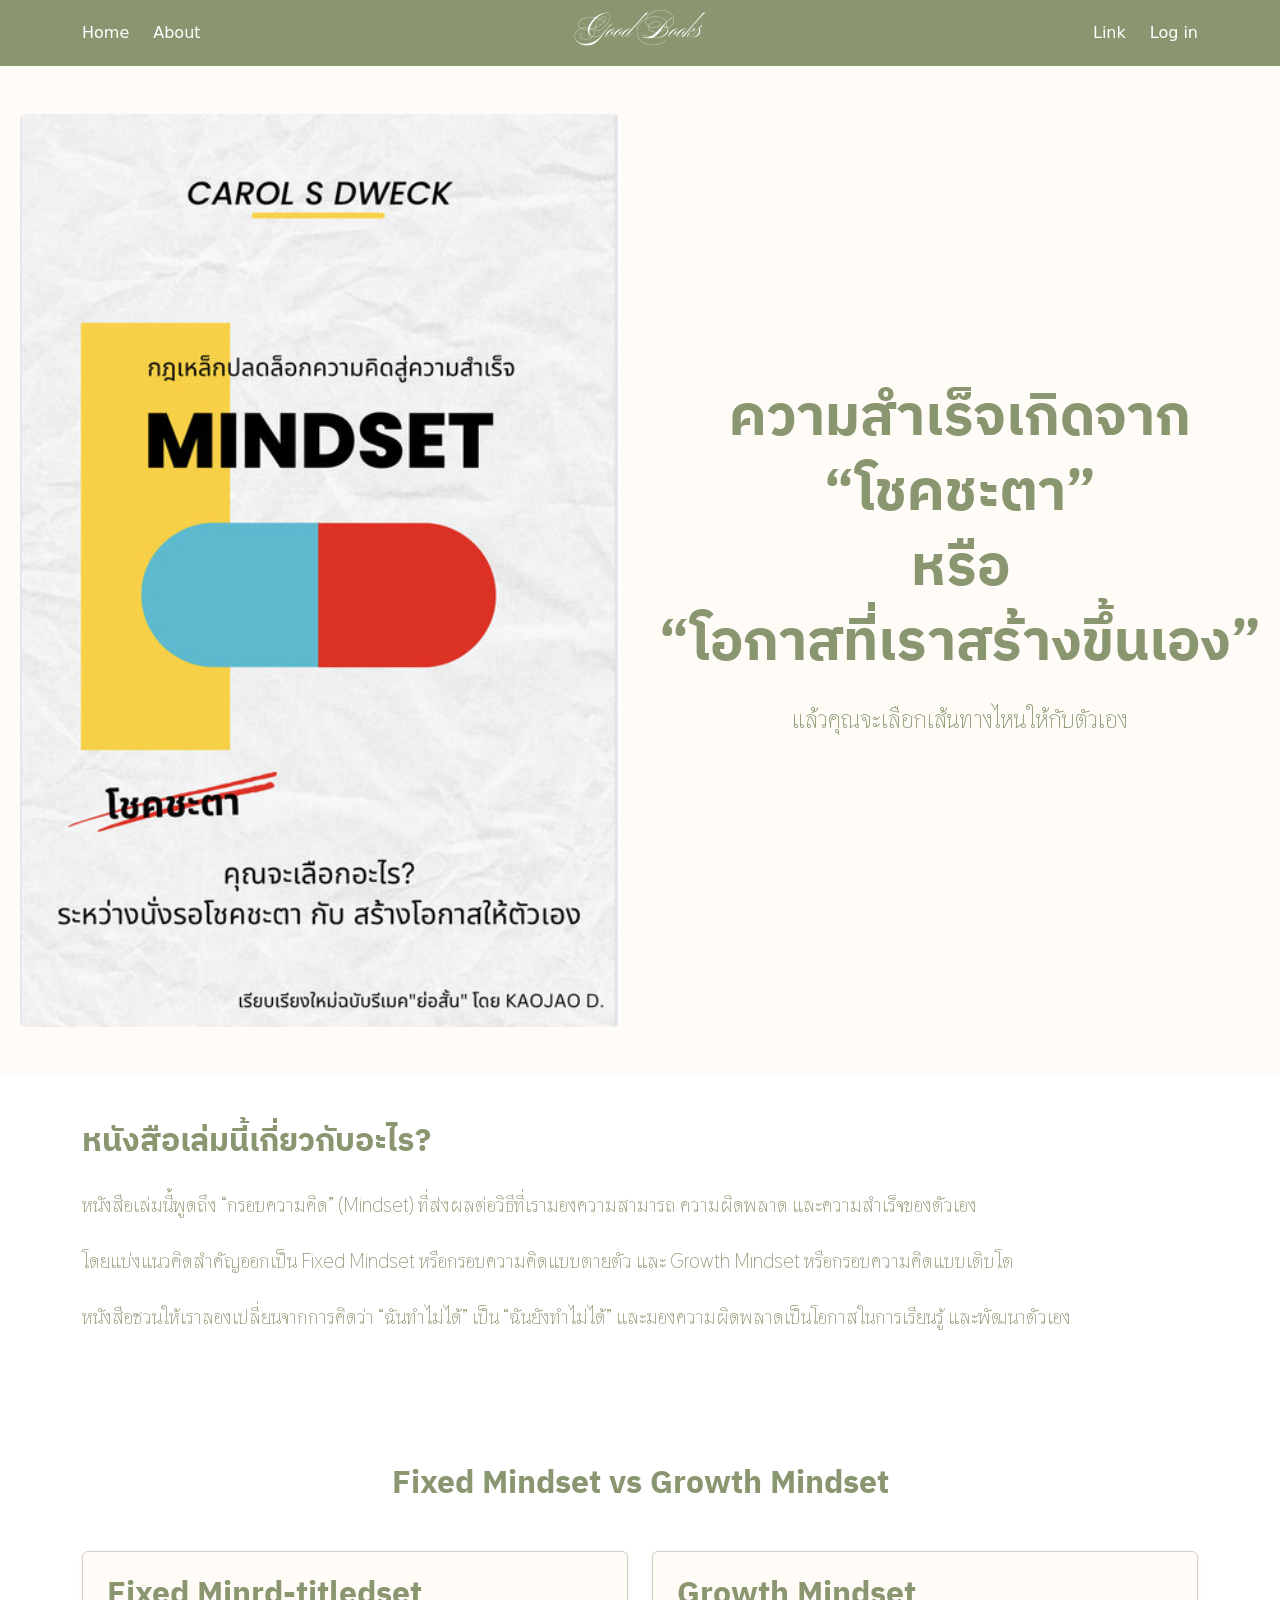
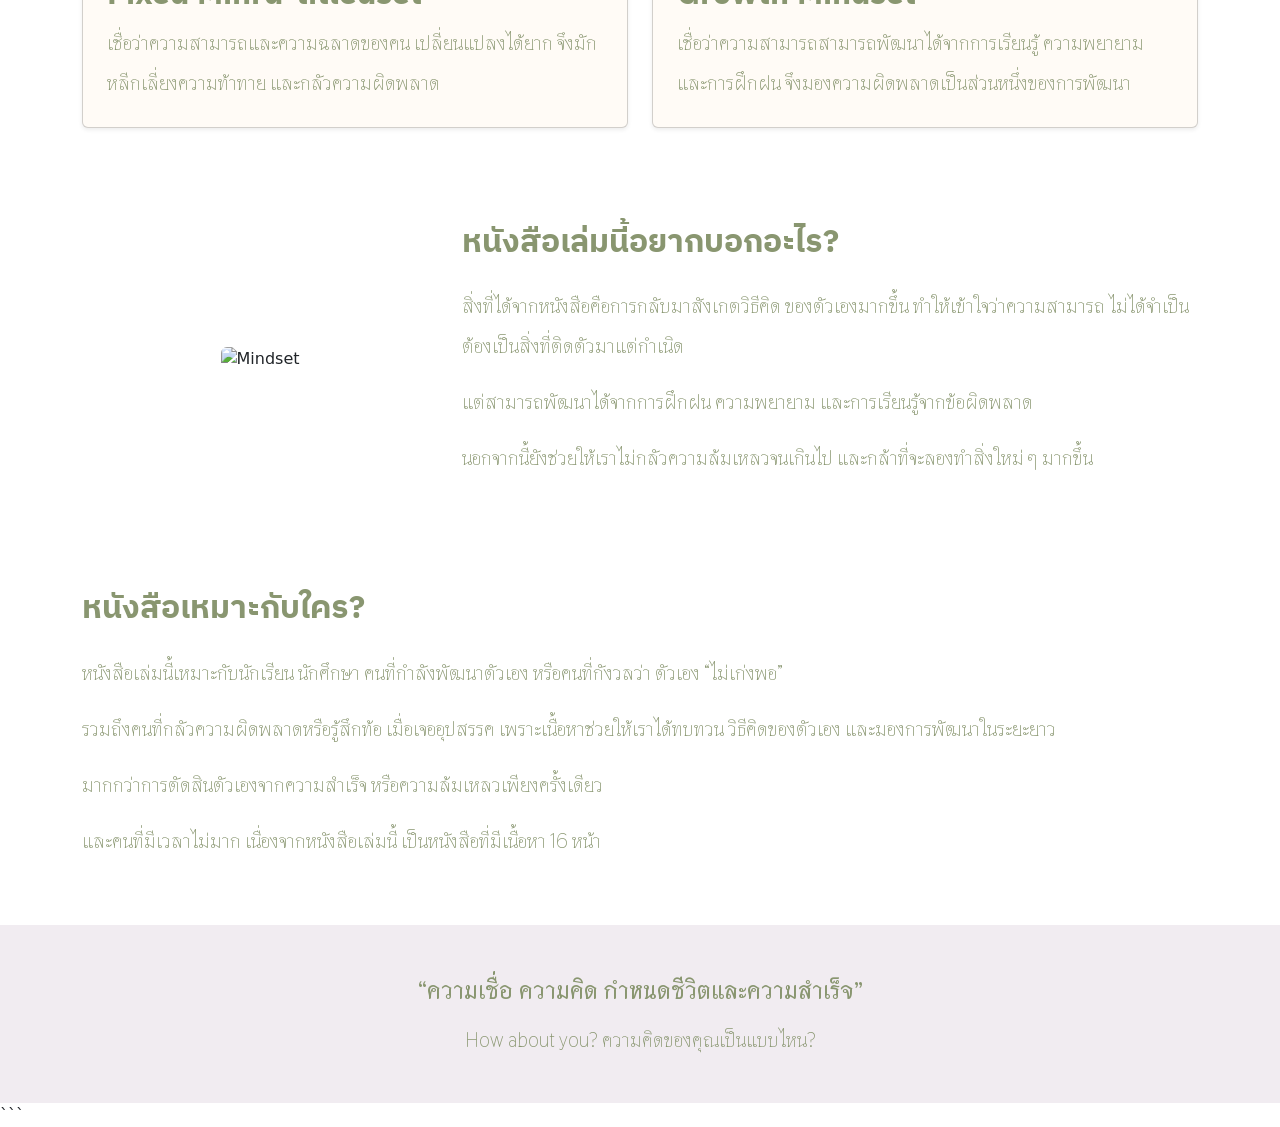
==== index.html @ 12a13a11 "vetsion1" ====
<!DOCTYPE html>
<html lang="th">
<head>
    <meta charset="UTF-8">
    <meta name="viewport" content="width=device-width, initial-scale=1.0">

    <title>Good Books - แนะนำหนังสือ</title>

    <!-- Bootstrap CSS -->
    <link href="https://cdn.jsdelivr.net/npm/bootstrap@5.3.3/dist/css/bootstrap.min.css" rel="stylesheet">
    <link rel="stylesheet" href="css/styel.css">

    <link rel="preconnect" href="https://fonts.googleapis.com">
    <link rel="preconnect" href="https://fonts.gstatic.com" crossorigin>
    <link href="https://fonts.googleapis.com/css2?family=Ballet:opsz@16..72&family=IBM+Plex+Sans+Thai:wght@400;500&family=
    Thasadith&display=swap" rel="stylesheet">
    <link href="https://unpkg.com/aos@2.3.1/dist/aos.css" rel="stylesheet">
</head>

<body>

    <!-- ================= HEADER ================= -->
    <header class="container-fluid" style="background-color: #899670;">
        <div class="container">
            <div class="row align-items-center py-3">

                <!-- เมนูฝั่งซ้าย -->
                <div class="col-4">
                    <div class="d-flex gap-4">
                        <a href="#" class="text-white text-decoration-none">
                            Home
                        </a>
                        <a href="#" class="text-white text-decoration-none">
                            About
                        </a>
                    </div>
                </div>

                <!-- Logo -->
                <div class="col-4 text-center logo-font">
                    <h1 class="text-white fs-3 fw-bold mb-0">
                        Good Books
                    </h1>
                </div>

                <!-- เมนูฝั่งขวา -->
                <div class="col-4">
                    <div class="d-flex justify-content-end gap-4">
                        <a href="#" class="text-white text-decoration-none">
                            Link
                        </a>
                        <a href="#" class="text-white text-decoration-none">
                            Log in
                        </a>
                    </div>
                </div>

            </div>
        </div>
    </header>


    <!-- ================= HERO SECTION ================= -->
    <section class="container-fluid py-5" style="background-color: #fffbf6; "
    style="background-image: images/moutian-bg.jpg;"
        <div class="container">
            <div class="row align-items-center">

                <!-- รูปภาพ -->
                <div class="col-sm-12 col-md-6 col-lg-6 text-center mb-4 mb-md-0">
                    <img src="Images/book-herosec.PNG"
                         class="img-fluid rounded"
                         alt="หนังสือ"
                         data-aos="zoom-in"
                         data-aos-duration="3000"
                    >
                </div>

                <!-- ข้อความ -->
                <div class="col-sm-12 col-md-6 col-lg-6 text-center" data-aos="zoom-in"
                         data-aos-duration="3000" >
                    <h2 class="display-4 fw-bold">
                        ความสำเร็จเกิดจาก
                    </h2>

                    <h2 class="display-4 fw-bold">
                        “โชคชะตา”
                    </h2>

                    <h2 class="display-4 fw-bold">
                        หรือ
                    </h2>

                    <h2 class="display-4 fw-bold">
                        “โอกาสที่เราสร้างขึ้นเอง”
                    </h2>

                    <p class="fs-4 mt-4">
                        แล้วคุณจะเลือกเส้นทางไหนให้กับตัวเอง
                    </p>
                </div>

            </div>
        </div>
    </section>


    <!-- ================= SECTION 1 ================= -->
    <section class="container py-5"> 
        <div class="row mb-3"> 
            <div class="col-12">

                <h2 class="text-start fw-bold mb-4">
                      หนังสือเล่มนี้เกี่ยวกับอะไร?
                </h2>
                

                <p class="fs-5 lh-lg">
                    หนังสือเล่มนี้พูดถึง “กรอบความคิด” (Mindset)
                    ที่ส่งผลต่อวิธีที่เรามองความสามารถ ความผิดพลาด
                    และความสำเร็จของตัวเอง
                </p>

                <p class="fs-5 lh-lg">
                    โดยแบ่งแนวคิดสำคัญออกเป็น Fixed Mindset
                    หรือกรอบความคิดแบบตายตัว และ Growth Mindset
                    หรือกรอบความคิดแบบเติบโต
                </p>

                <p class="fs-5 lh-lg">
                    หนังสือชวนให้เราลองเปลี่ยนจากการคิดว่า
                    “ฉันทำไม่ได้” เป็น “ฉันยังทำไม่ได้”
                    และมองความผิดพลาดเป็นโอกาสในการเรียนรู้
                    และพัฒนาตัวเอง
                </p>

            </div>
        </div>

    </section>


    <!-- ================= SECTION 2 ================= -->
    <section class="container py-5">

        <h2 class="text-center fw-bold mb-5">
            Fixed Mindset vs Growth Mindset
        </h2>

        <div class="row g-4">

            <!-- Fixed Mindset -->
            <div class="col-sm-6 col-md-6 col-lg-6" >
                <div class="card h-100 shadow-sm" style="background-color: #fffbf6;">
                    <div class="card-body p-4">

                        <h2 class="fw-bold"  >
                            Fixed Minrd-titledset
                        </h2>

                        <p class="card-text fs-5 lh-lg"  >
                            เชื่อว่าความสามารถและความฉลาดของคน
                            เปลี่ยนแปลงได้ยาก จึงมักหลีกเลี่ยงความท้าทาย
                            และกลัวความผิดพลาด
                        </p>

                    </div>
                </div>
            </div>

            <!-- Growth Mindset -->
            <div class="col-sm-6 col-md-6 col-lg-6">
                <div class="card h-100 shadow-sm"  style="background-color: #fffbf6;">
                    <div class="card-body p-4">

                        <h2 class=" fw-bold">
                            Growth Mindset
                        </h2>

                        <p class="card-text fs-5 lh-lg">
                            เชื่อว่าความสามารถสามารถพัฒนาได้จากการเรียนรู้
                            ความพยายาม และการฝึกฝน
                            จึงมองความผิดพลาดเป็นส่วนหนึ่งของการพัฒนา
                        </p>

                    </div>
                </div>
            </div>

        </div>

    </section>


    <!-- ================= SECTION 3 ================= -->
    <section class="container py-5">

        <div class="row align-items-center g-4">

            <!-- รูปภาพ -->
            <div class="col-sm-12 col-md-4 col-lg-4 text-center">
                <img src="images/sec3-bg.jpg"
                     class="img-fluid rounded"
                     alt="Mindset">
            </div>

            <!-- เนื้อหา -->
            <div class="col-sm-12 col-md-8 col-lg-8">

                <h2 class="fw-bold mb-4">
                    หนังสือเล่มนี้อยากบอกอะไร?
                </h2>

                <p class="fs-5 lh-lg">
                    สิ่งที่ได้จากหนังสือคือการกลับมาสังเกตวิธีคิด
                    ของตัวเองมากขึ้น ทำให้เข้าใจว่าความสามารถ
                    ไม่ได้จำเป็นต้องเป็นสิ่งที่ติดตัวมาแต่กำเนิด
                </p>

                <p class="fs-5 lh-lg">
                    แต่สามารถพัฒนาได้จากการฝึกฝน ความพยายาม
                    และการเรียนรู้จากข้อผิดพลาด
                </p>

                <p class="fs-5 lh-lg">
                    นอกจากนี้ยังช่วยให้เราไม่กลัวความล้มเหลวจนเกินไป
                    และกล้าที่จะลองทำสิ่งใหม่ ๆ มากขึ้น
                </p>

            </div>

        </div>

    </section>


    <!-- ================= SECTION 4 ================= -->
    <section class="container py-5">

        <div class="row">

            <div class="col-12">

                <h2 class="fw-bold text-start mb-4">
                    หนังสือเหมาะกับใคร?
                </h2>

                <p class="fs-5 lh-lg">
                    หนังสือเล่มนี้เหมาะกับนักเรียน นักศึกษา
                    คนที่กำลังพัฒนาตัวเอง หรือคนที่กังวลว่า
                    ตัวเอง “ไม่เก่งพอ”
                </p>

                <p class="fs-5 lh-lg">
                    รวมถึงคนที่กลัวความผิดพลาดหรือรู้สึกท้อ
                    เมื่อเจออุปสรรค เพราะเนื้อหาช่วยให้เราได้ทบทวน
                    วิธีคิดของตัวเอง และมองการพัฒนาในระยะยาว
                </p>

                <p class="fs-5 lh-lg">
                    มากกว่าการตัดสินตัวเองจากความสำเร็จ
                    หรือความล้มเหลวเพียงครั้งเดียว
                </p>

                <p class="fs-5 lh-lg">
                    และคนที่มีเวลาไม่มาก เนื่องจากหนังสือเล่มนี้
                    เป็นหนังสือที่มีเนื้อหา 16 หน้า
                </p>

            </div>

        </div>

    </section>


    <!-- ================= FOOTER ================= -->
    <footer class="container-fluid text-white py-5" style="background-color: #f1ecf1;">

        <div class="container text-center"  >

            <p class="fs-4 fw-bold mb-3">
                “ความเชื่อ ความคิด กำหนดชีวิตและความสำเร็จ”
            </p>

            <p class="fs-5 mb-0">
                How about you?
                ความคิดของคุณเป็นแบบไหน?
            </p>

        </div>

    </footer>


    <!-- Bootstrap JS -->
    <script src="https://cdn.jsdelivr.net/npm/bootstrap@5.3.3/dist/js/bootstrap.bundle.min.js"></script>
<script src="https://unpkg.com/aos@2.3.1/dist/aos.js"></script>

 <script>
  AOS.init();
</script>

</body>
</html>
```
---- css/styel.css ----
.logo-font {
  font-family: "Ballet", cursive;
  font-optical-sizing: auto;
  font-weight: 400;
  font-style: normal;
   color: #899670
}

h2 {
  font-family: "IBM Plex Sans Thai", sans-serif;
  font-weight: 400;
  font-style: normal;
  color: #899670;
}

.ibm-plex-sans-thai-medium {
  font-family: "IBM Plex Sans Thai", sans-serif;
  font-weight: 500;
  font-style: normal;
}

p {
  font-family: "Thasadith", sans-serif;
  font-weight: 400;
  font-style: normal;
   color: #899670
}
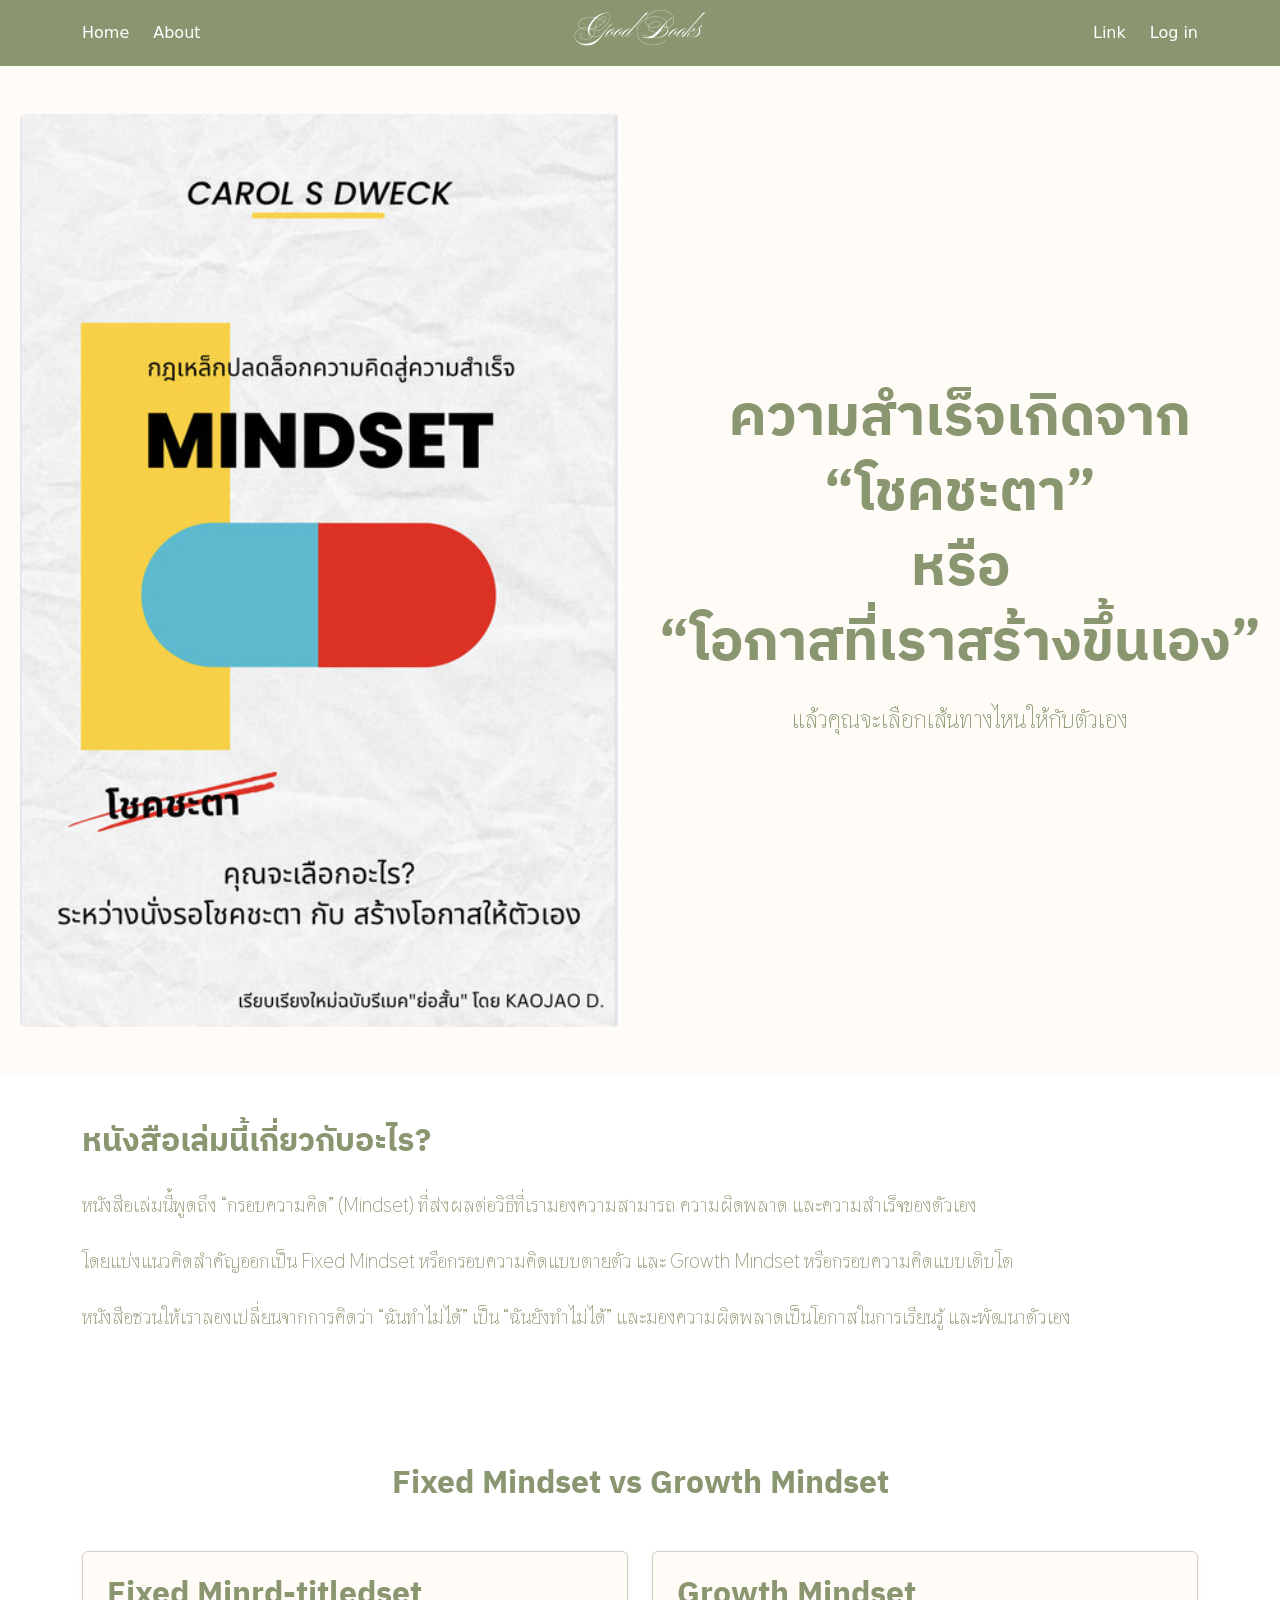
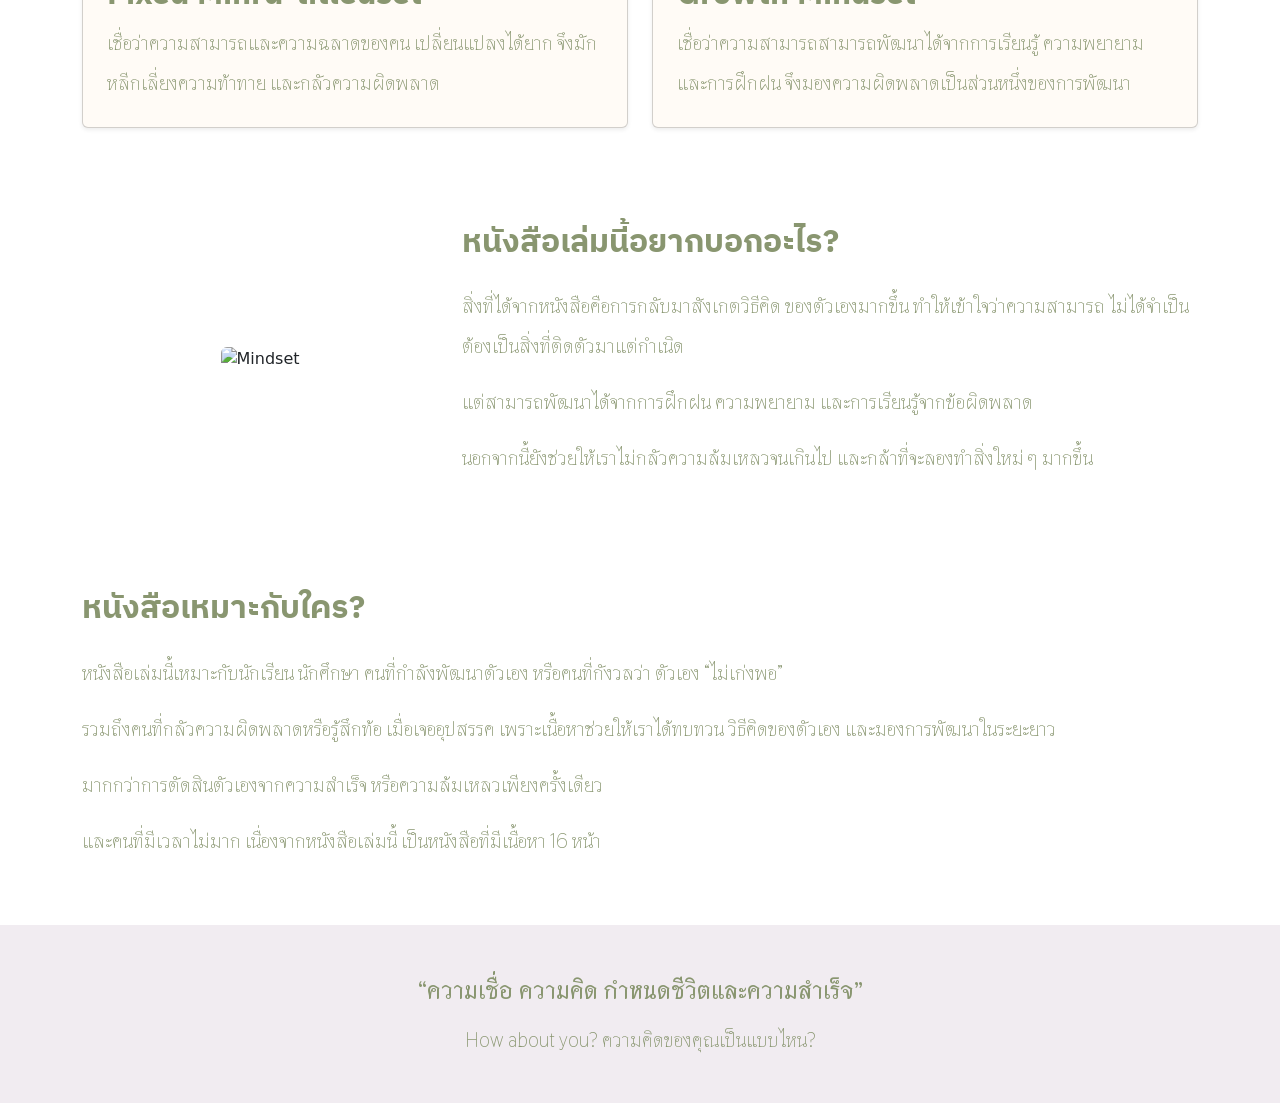
==== commit 0b8f3aca: "version1.2" ====
--- a/index.html
+++ b/index.html
@@ -304,4 +304,4 @@
 
 </body>
 </html>
-```
+
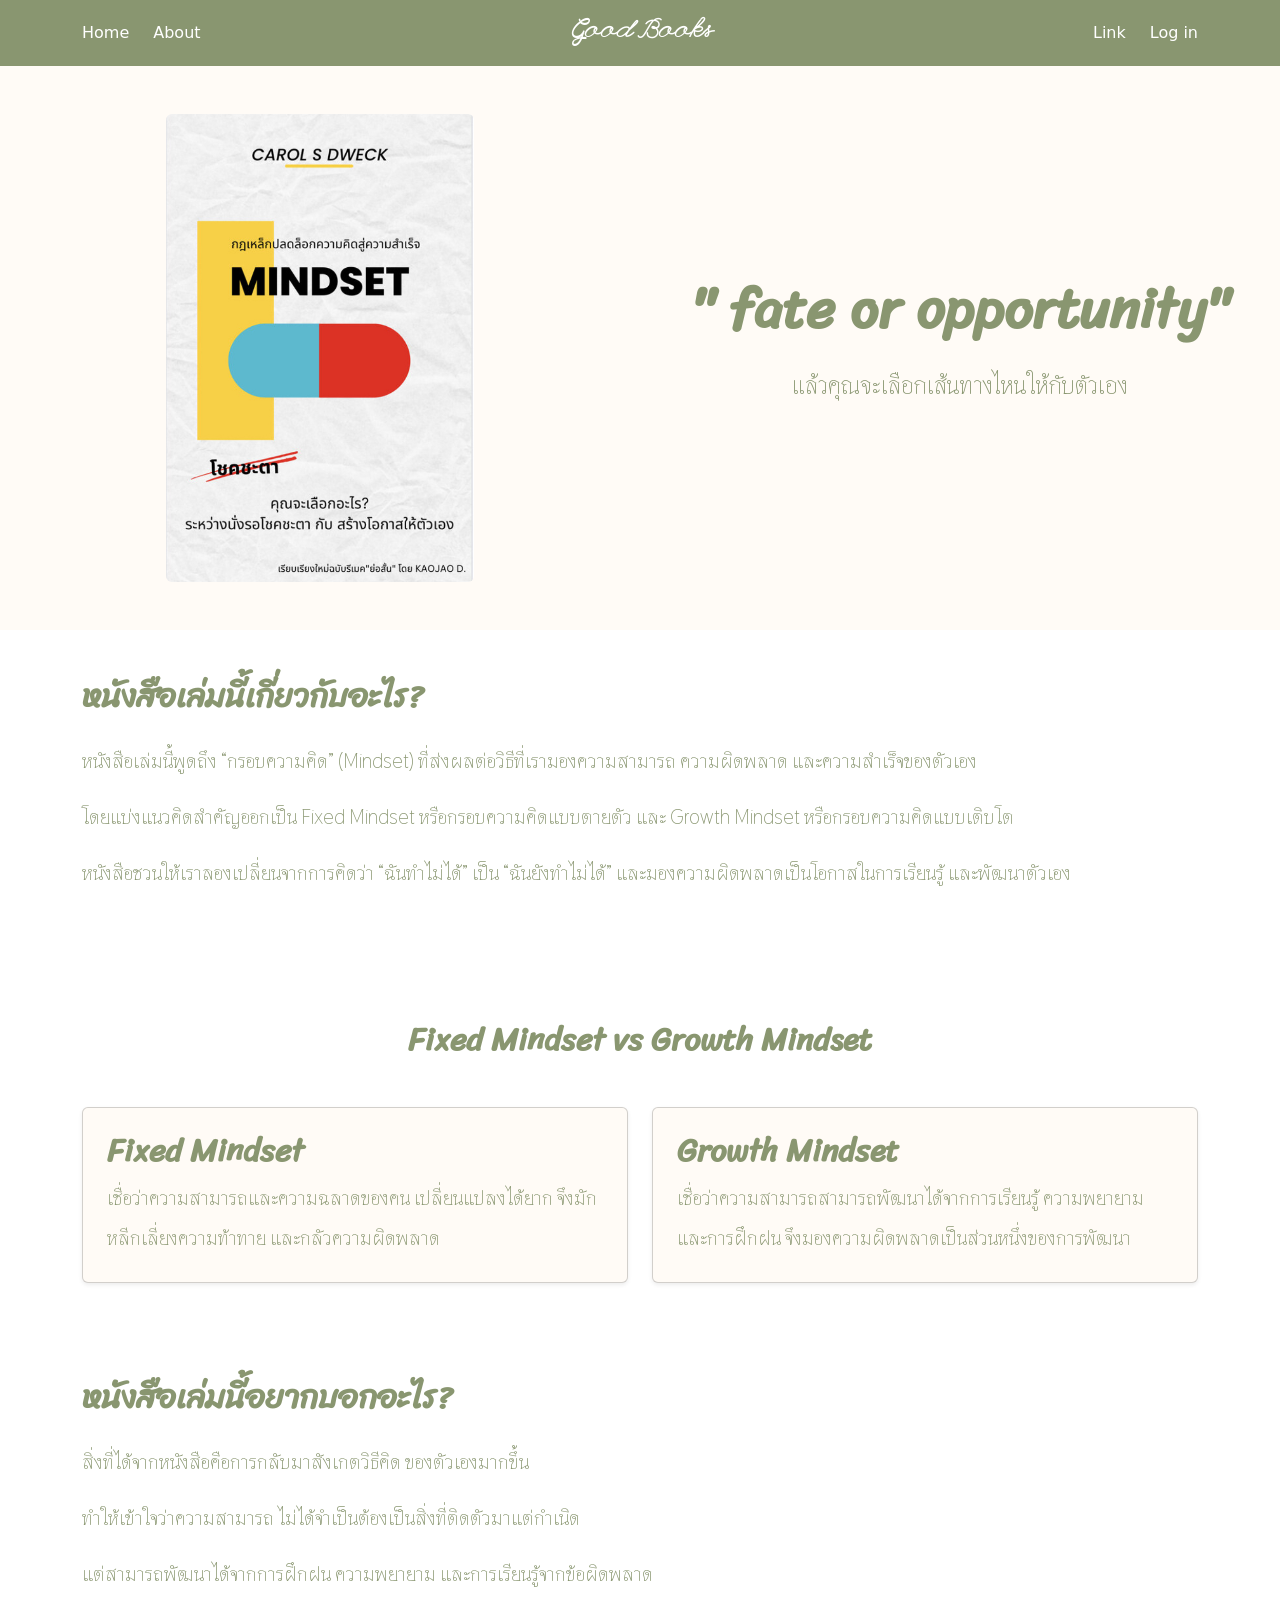
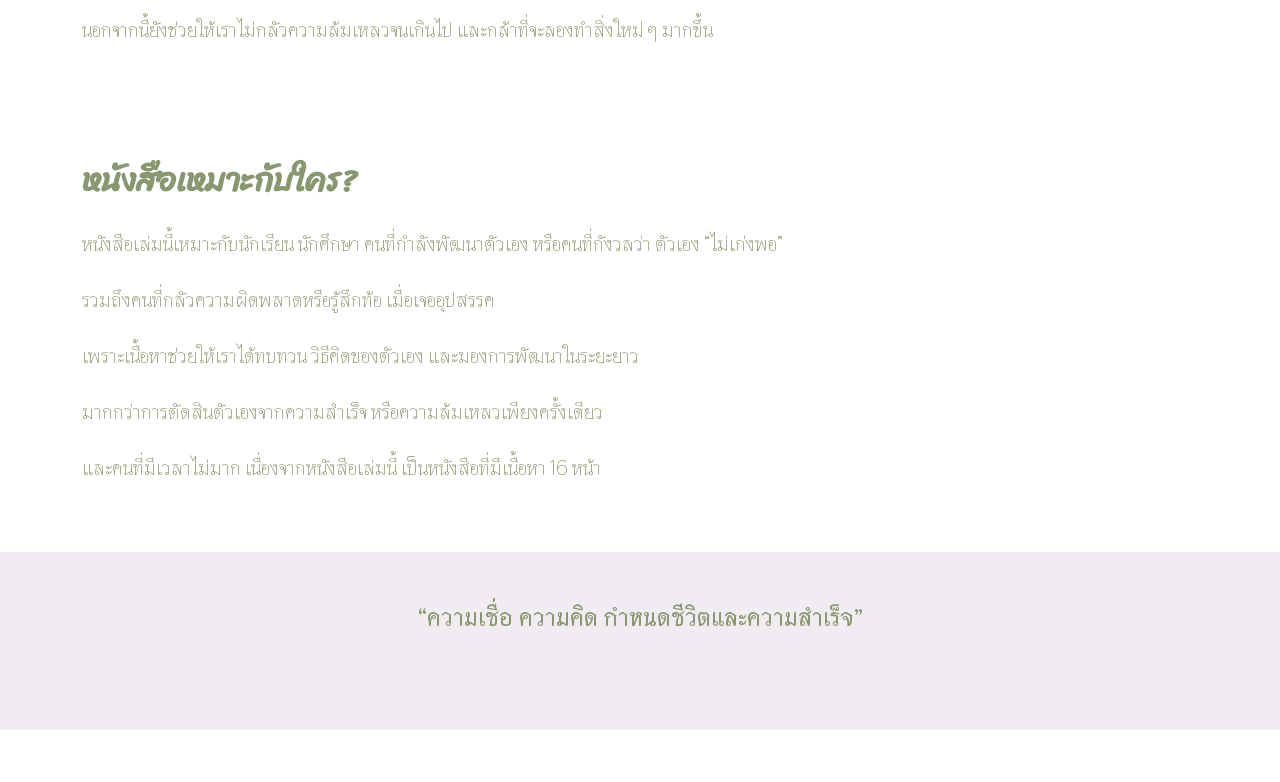
==== commit f9381437: "version1.3" ====
--- a/index.html
+++ b/index.html
@@ -11,11 +11,16 @@
     <link href="https://cdn.jsdelivr.net/npm/bootstrap@5.3.3/dist/css/bootstrap.min.css" rel="stylesheet">
     <link rel="stylesheet" href="css/styel.css">
 
+    
+
     <link rel="preconnect" href="https://fonts.googleapis.com">
-    <link rel="preconnect" href="https://fonts.gstatic.com" crossorigin>
-    <link href="https://fonts.googleapis.com/css2?family=Ballet:opsz@16..72&family=IBM+Plex+Sans+Thai:wght@400;500&family=
-    Thasadith&display=swap" rel="stylesheet">
-    <link href="https://unpkg.com/aos@2.3.1/dist/aos.css" rel="stylesheet">
+<link rel="preconnect" href="https://fonts.gstatic.com" crossorigin>
+<link href="https://fonts.googleapis.com/css2?family=Caprasimo&family=League+Script&family=Playpen+Sans+Thai&family=Sriracha&family=Thasadith&display=swap" rel="stylesheet">
+
+<script src="https://unpkg.com/aos@2.3.1/dist/aos.js"></script>
+<link href="https://unpkg.com/aos@2.3.1/dist/aos.css" rel="stylesheet">
+
+
 </head>
 
 <body>
@@ -60,41 +65,33 @@
         </div>
     </header>
 
-
     <!-- ================= HERO SECTION ================= -->
     <section class="container-fluid py-5" style="background-color: #fffbf6; "
-    style="background-image: images/moutian-bg.jpg;"
-        <div class="container">
-            <div class="row align-items-center">
+    
+          >
+            <div class="row align-items-center" class="container">
 
                 <!-- รูปภาพ -->
                 <div class="col-sm-12 col-md-6 col-lg-6 text-center mb-4 mb-md-0">
                     <img src="Images/book-herosec.PNG"
-                         class="img-fluid rounded"
+                         class="img-fluid rounded hero-image"
                          alt="หนังสือ"
+                         style="width: 50%; max-width: none;"
                          data-aos="zoom-in"
                          data-aos-duration="3000"
                     >
                 </div>
 
                 <!-- ข้อความ -->
-                <div class="col-sm-12 col-md-6 col-lg-6 text-center" data-aos="zoom-in"
-                         data-aos-duration="3000" >
+                <div class="col-sm-12 col-md-6 col-lg-6 text-center" 
+                    data-aos="fade-right"
+                    data-aos-offset="300"
+                     data-aos-easing="ease-in-sine" >
                     <h2 class="display-4 fw-bold">
-                        ความสำเร็จเกิดจาก
+                       " fate or opportunity"
                     </h2>
 
-                    <h2 class="display-4 fw-bold">
-                        “โชคชะตา”
-                    </h2>
-
-                    <h2 class="display-4 fw-bold">
-                        หรือ
-                    </h2>
-
-                    <h2 class="display-4 fw-bold">
-                        “โอกาสที่เราสร้างขึ้นเอง”
-                    </h2>
+            
 
                     <p class="fs-4 mt-4">
                         แล้วคุณจะเลือกเส้นทางไหนให้กับตัวเอง
@@ -102,7 +99,7 @@
                 </div>
 
             </div>
-        </div>
+        </>
     </section>
 
 
@@ -151,12 +148,14 @@
         <div class="row g-4">
 
             <!-- Fixed Mindset -->
-            <div class="col-sm-6 col-md-6 col-lg-6" >
+            <div class="col-sm-6 col-md-6 col-lg-6"
+                  data-aos="fade-up"
+                  data-aos-duration="3000">
                 <div class="card h-100 shadow-sm" style="background-color: #fffbf6;">
                     <div class="card-body p-4">
 
                         <h2 class="fw-bold"  >
-                            Fixed Minrd-titledset
+                            Fixed Mindset
                         </h2>
 
                         <p class="card-text fs-5 lh-lg"  >
@@ -170,7 +169,9 @@
             </div>
 
             <!-- Growth Mindset -->
-            <div class="col-sm-6 col-md-6 col-lg-6">
+            <div class="col-sm-6 col-md-6 col-lg-6"  
+                 data-aos="fade-up"
+                 data-aos-duration="3000">
                 <div class="card h-100 shadow-sm"  style="background-color: #fffbf6;">
                     <div class="card-body p-4">
 
@@ -196,17 +197,10 @@
     <!-- ================= SECTION 3 ================= -->
     <section class="container py-5">
 
-        <div class="row align-items-center g-4">
-
-            <!-- รูปภาพ -->
-            <div class="col-sm-12 col-md-4 col-lg-4 text-center">
-                <img src="images/sec3-bg.jpg"
-                     class="img-fluid rounded"
-                     alt="Mindset">
-            </div>
+       
 
             <!-- เนื้อหา -->
-            <div class="col-sm-12 col-md-8 col-lg-8">
+            <div class="col-sm-12 col-md-8 col-lg-8" >
 
                 <h2 class="fw-bold mb-4">
                     หนังสือเล่มนี้อยากบอกอะไร?
@@ -214,7 +208,11 @@
 
                 <p class="fs-5 lh-lg">
                     สิ่งที่ได้จากหนังสือคือการกลับมาสังเกตวิธีคิด
-                    ของตัวเองมากขึ้น ทำให้เข้าใจว่าความสามารถ
+                    ของตัวเองมากขึ้น 
+                </p>
+                
+                <p class="fs-5 lh-lg">
+                    ทำให้เข้าใจว่าความสามารถ
                     ไม่ได้จำเป็นต้องเป็นสิ่งที่ติดตัวมาแต่กำเนิด
                 </p>
 
@@ -254,7 +252,11 @@
 
                 <p class="fs-5 lh-lg">
                     รวมถึงคนที่กลัวความผิดพลาดหรือรู้สึกท้อ
-                    เมื่อเจออุปสรรค เพราะเนื้อหาช่วยให้เราได้ทบทวน
+                    เมื่อเจออุปสรรค 
+                </p>
+
+                 <p class="fs-5 lh-lg">
+                    เพราะเนื้อหาช่วยให้เราได้ทบทวน
                     วิธีคิดของตัวเอง และมองการพัฒนาในระยะยาว
                 </p>
 
@@ -276,15 +278,17 @@
 
 
     <!-- ================= FOOTER ================= -->
-    <footer class="container-fluid text-white py-5" style="background-color: #f1ecf1;">
+    <footer class="container-fluid text-white py-5" style="background-color: #f1ecf1;" >
 
         <div class="container text-center"  >
 
-            <p class="fs-4 fw-bold mb-3">
+            <p class="fs-4 fw-bold mb-3" data-aos="fade-up"
+     data-aos-anchor-placement="center-bottom">
                 “ความเชื่อ ความคิด กำหนดชีวิตและความสำเร็จ”
             </p>
 
-            <p class="fs-5 mb-0">
+            <p class="fs-5 mb-0" data-aos="fade-up"
+     data-aos-anchor-placement="center-bottom">
                 How about you?
                 ความคิดของคุณเป็นแบบไหน?
             </p>
--- a/css/styel.css
+++ b/css/styel.css
@@ -7,12 +7,12 @@
    color: #899670
 }
 
-h2 {
+
   font-family: "IBM Plex Sans Thai", sans-serif;
   font-weight: 400;
   font-style: normal;
   color: #899670;
-}
+
 
 .ibm-plex-sans-thai-medium {
   font-family: "IBM Plex Sans Thai", sans-serif;
@@ -26,3 +26,29 @@
   font-style: normal;
    color: #899670
 }
+
+
+h1 {
+  font-family: "League Script", cursive;
+  font-weight: 400;
+  font-style: normal;
+}
+
+h2 {
+  font-family: "Sriracha", cursive;
+  font-weight: 400;
+  font-style: normal;
+   color: #899670
+}
+
+p.thasadith-regular {
+  font-family: "Thasadith", sans-serif;
+  font-weight: 400;
+  font-style: normal;
+  color: #899670
+}
+
+
+
+
+
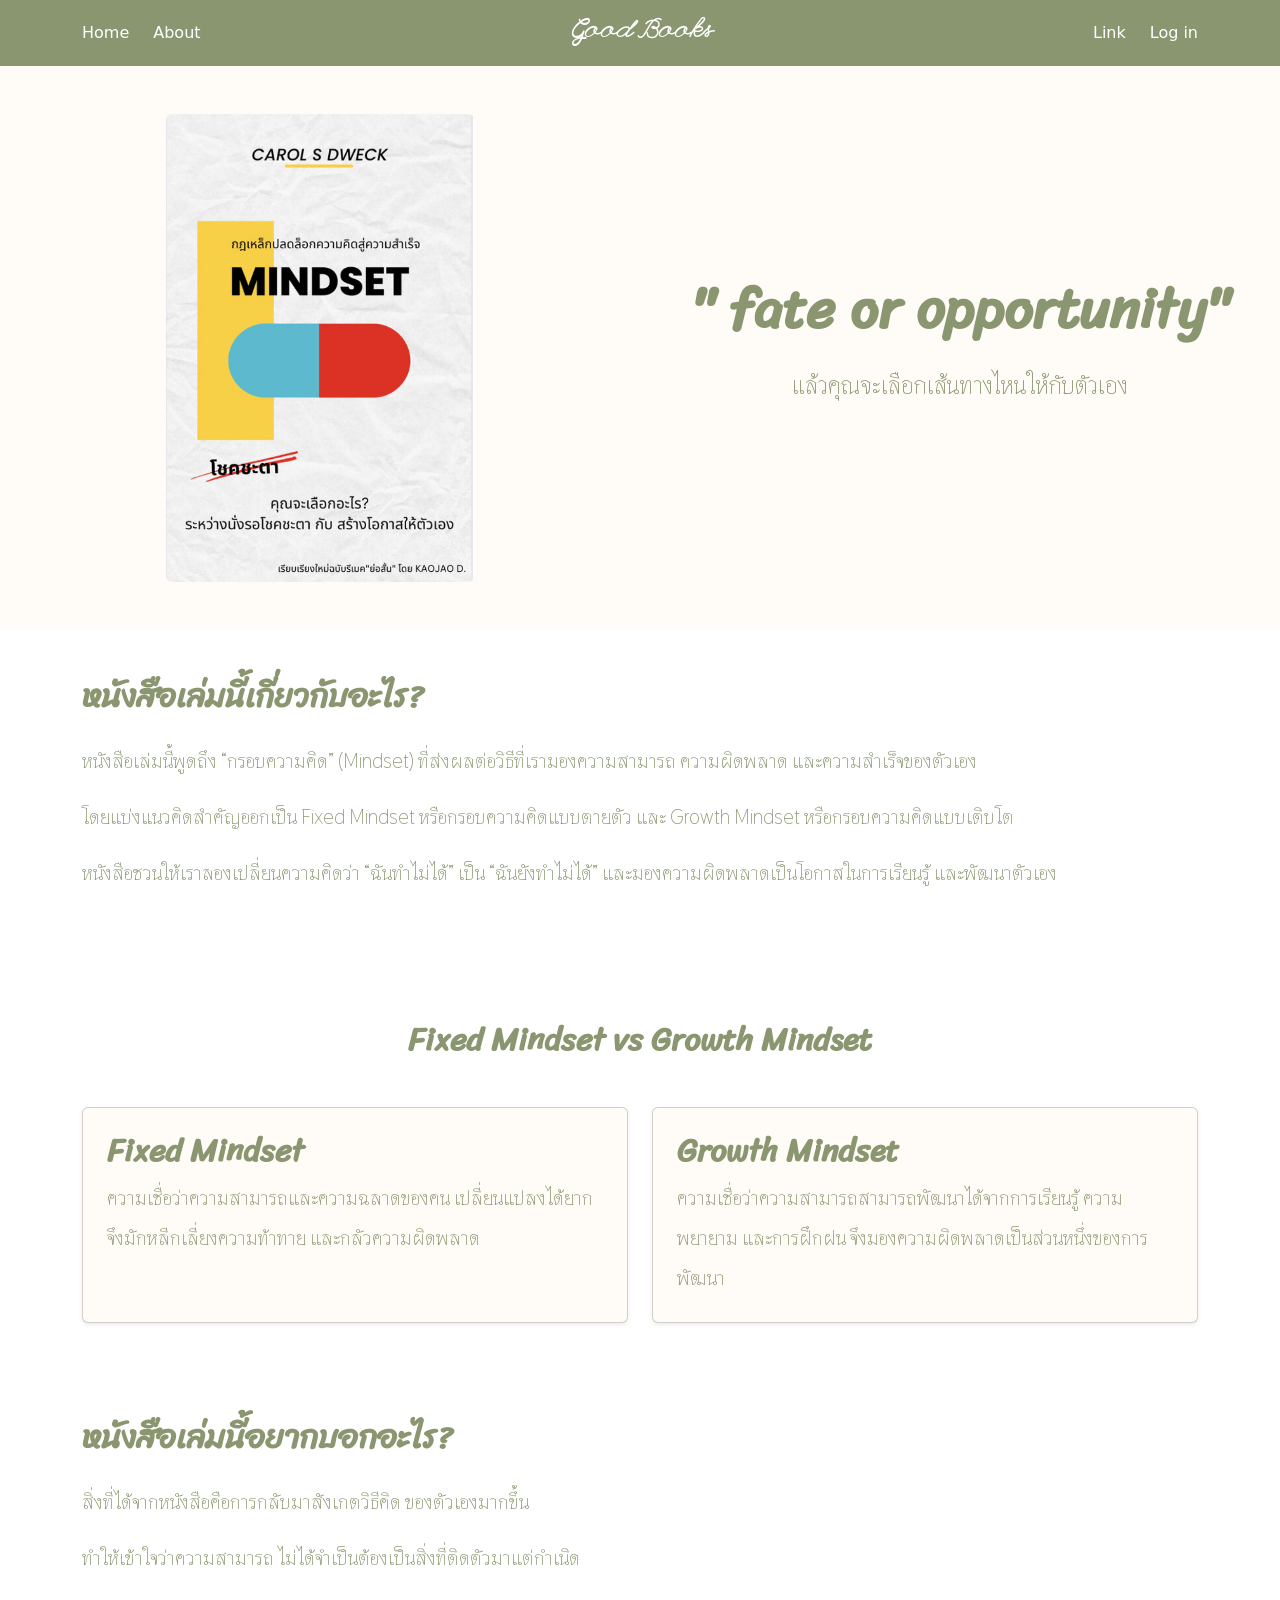
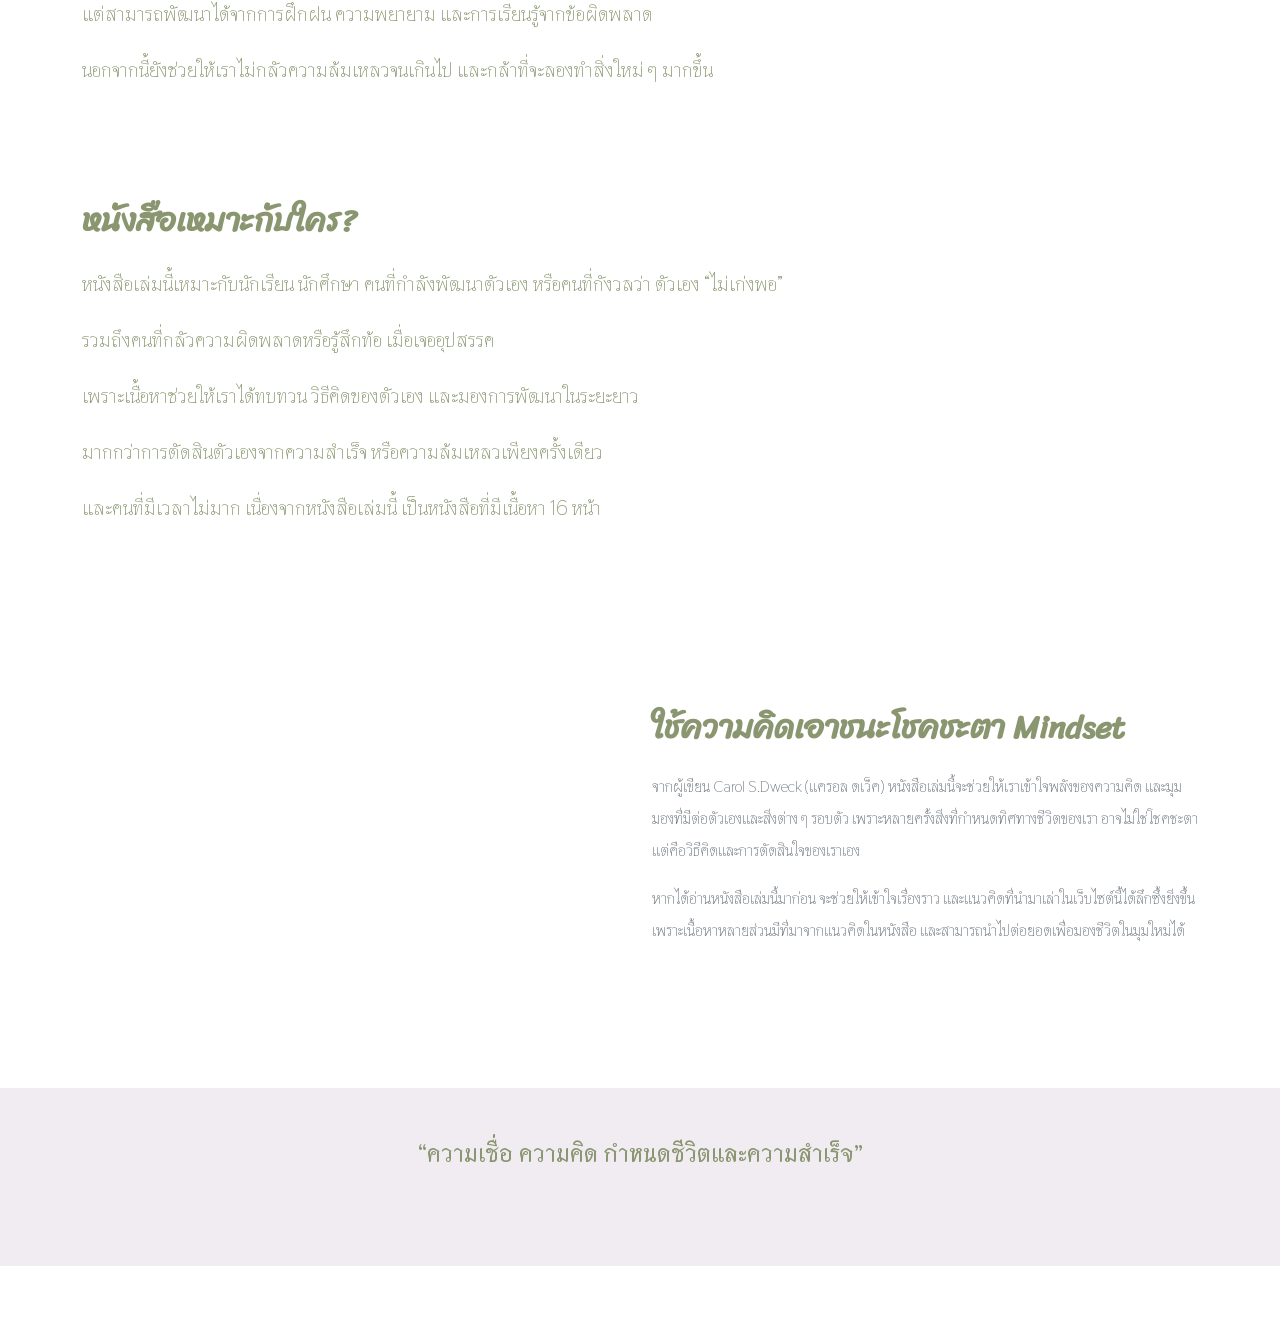
==== commit b46c74c0: "Add files via upload new ver2" ====
--- a/index.html
+++ b/index.html
@@ -5,7 +5,10 @@
     <meta charset="UTF-8">
     <meta name="viewport" content="width=device-width, initial-scale=1.0">
 
-    <title>Good Books - แนะนำหนังสือ</title>
+    <title>Good Books - แนะนำหนังสือ"ความเชื่อ ความคิดออกแบบความสำเร็จของคุณได้?"</title>
+    <meta name="keywords" content="แนะนำหนังสือ,ความคิด,ความสำเร็จ,">
+    <meta name="description" content="เพราะความเชื่อและความคิด คือสิ่งกำหนดชีวิตและความสำเร็จของคุณ 🌟 Good Books 
+    เว็บไซต์แนะนำหนังสือที่จะช่วยปรับเปลี่ยนความคิด ให้คุณกล้าเผชิญหน้ากับความท้าทาย ไม่กลัวความผิดพลาด ">
 
     <!-- Bootstrap CSS -->
     <link href="https://cdn.jsdelivr.net/npm/bootstrap@5.3.3/dist/css/bootstrap.min.css" rel="stylesheet">
@@ -17,6 +20,9 @@
 <link rel="preconnect" href="https://fonts.gstatic.com" crossorigin>
 <link href="https://fonts.googleapis.com/css2?family=Caprasimo&family=League+Script&family=Playpen+Sans+Thai&family=Sriracha&family=Thasadith&display=swap" rel="stylesheet">
 
+<link rel="preconnect" href="https://fonts.googleapis.com">
+<link rel="preconnect" href="https://fonts.gstatic.com" crossorigin>
+<link href="https://fonts.googleapis.com/css2?family=Bai+Jamjuree:wght@500&display=swap" rel="stylesheet">
 <script src="https://unpkg.com/aos@2.3.1/dist/aos.js"></script>
 <link href="https://unpkg.com/aos@2.3.1/dist/aos.css" rel="stylesheet">
 
@@ -126,7 +132,7 @@
                 </p>
 
                 <p class="fs-5 lh-lg">
-                    หนังสือชวนให้เราลองเปลี่ยนจากการคิดว่า
+                    หนังสือชวนให้เราลองเปลี่ยนความคิดว่า
                     “ฉันทำไม่ได้” เป็น “ฉันยังทำไม่ได้”
                     และมองความผิดพลาดเป็นโอกาสในการเรียนรู้
                     และพัฒนาตัวเอง
@@ -159,7 +165,7 @@
                         </h2>
 
                         <p class="card-text fs-5 lh-lg"  >
-                            เชื่อว่าความสามารถและความฉลาดของคน
+                            ความเชื่อว่าความสามารถและความฉลาดของคน
                             เปลี่ยนแปลงได้ยาก จึงมักหลีกเลี่ยงความท้าทาย
                             และกลัวความผิดพลาด
                         </p>
@@ -180,7 +186,7 @@
                         </h2>
 
                         <p class="card-text fs-5 lh-lg">
-                            เชื่อว่าความสามารถสามารถพัฒนาได้จากการเรียนรู้
+                            ความเชื่อว่าความสามารถสามารถพัฒนาได้จากการเรียนรู้
                             ความพยายาม และการฝึกฝน
                             จึงมองความผิดพลาดเป็นส่วนหนึ่งของการพัฒนา
                         </p>
@@ -275,6 +281,66 @@
         </div>
 
     </section>
+
+    <!-- ================= SECTION 5  ================= -->
+
+<section class="container-fluid py-5">
+    <div class="container">
+        <div class="row align-items-center">
+
+            <!-- รูปภาพ -->
+            <div class="col-sm-12 col-md-6 col-lg-6 text-center mb-4 mb-md-0"
+             data-aos="flip-left" data-aos-duration="3000">
+                <div class="rounded-circle p-4 mx-auto"
+                     style="background-color: #d1bfe0; width: 400px; height: 400px;">
+                    <img src="images/orii-book.jpg"
+                         class="img-fluid h-100 object-fit-contain"
+                         alt="หนังสือใช้ความคิดเอาชนะโชคชะตา">
+                </div>
+            </div>
+
+            <!-- เนื้อหา -->
+            <div class="col-sm-12 col-md-12 col-lg-6 text-start"data-aos="zoom-in-right"data-aos-duration="3000">
+                
+
+                <h2 class="fw-bold mb-4">
+                     
+                    ใช้ความคิดเอาชนะโชคชะตา Mindset
+                    
+                </h2>
+
+                <p class="text-secondary lh-lg mb-3"
+                  >
+                    จากผู้เขียน Carol S.Dweck (แครอล ดเว็ค)
+                    หนังสือเล่มนี้จะช่วยให้เราเข้าใจพลังของความคิด
+                    และมุมมองที่มีต่อตัวเองและสิ่งต่าง ๆ รอบตัว
+                    เพราะหลายครั้งสิ่งที่กำหนดทิศทางชีวิตของเรา
+                    อาจไม่ใช่โชคชะตา แต่คือวิธีคิดและการตัดสินใจของเราเอง
+                </p>
+
+                <p class="text-secondary lh-lg mb-4" s>
+                    หากได้อ่านหนังสือเล่มนี้มาก่อน จะช่วยให้เข้าใจเรื่องราว
+                    และแนวคิดที่นำมาเล่าในเว็บไซต์นี้ได้ลึกซึ้งยิ่งขึ้น
+                    เพราะเนื้อหาหลายส่วนมีที่มาจากแนวคิดในหนังสือ
+                    และสามารถนำไปต่อยอดเพื่อมองชีวิตในมุมใหม่ได้
+                </p>
+
+                
+            </div>
+
+        </div>
+    </div>
+</section>
+
+
+
+
+
+
+
+
+
+
 
 
     <!-- ================= FOOTER ================= -->
--- a/css/styel.css
+++ b/css/styel.css
@@ -20,7 +20,7 @@
   font-style: normal;
 }
 
-p {
+p{
   font-family: "Thasadith", sans-serif;
   font-weight: 400;
   font-style: normal;
@@ -52,3 +52,4 @@
 
 
 
+
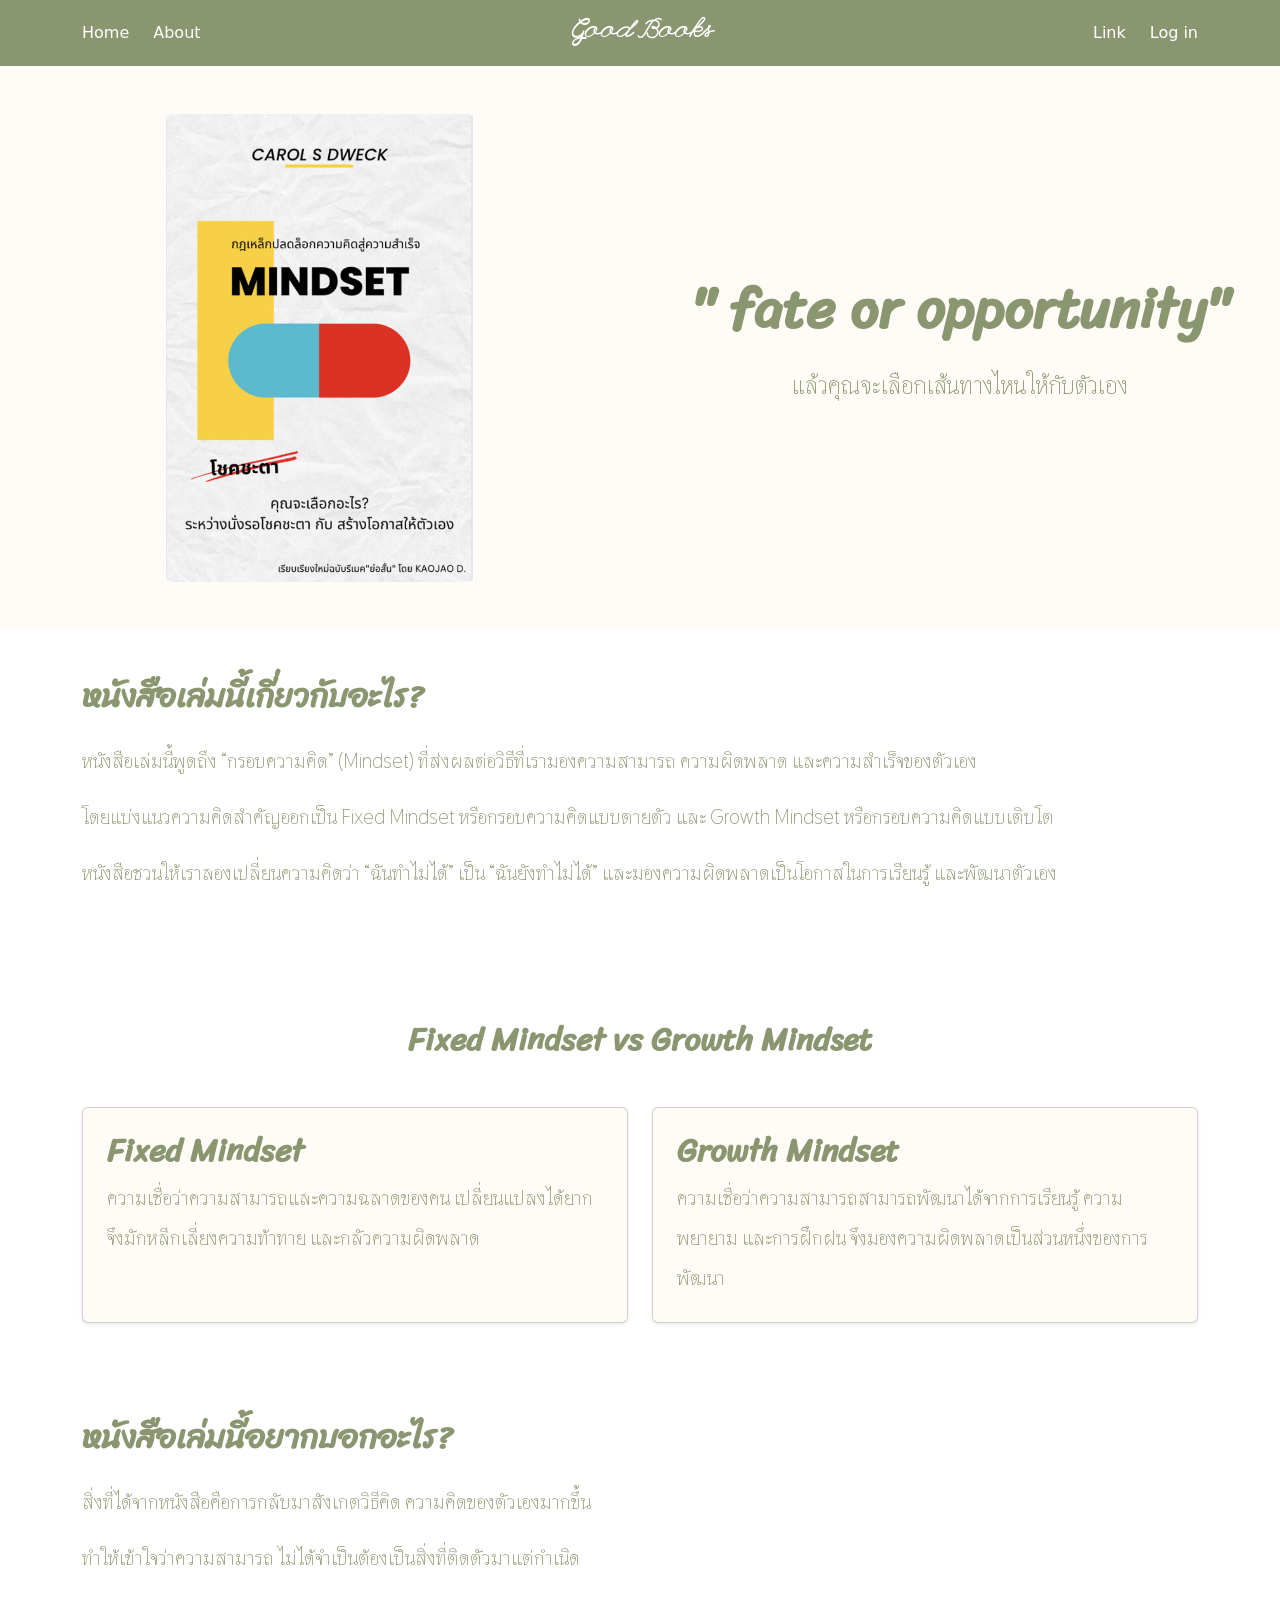
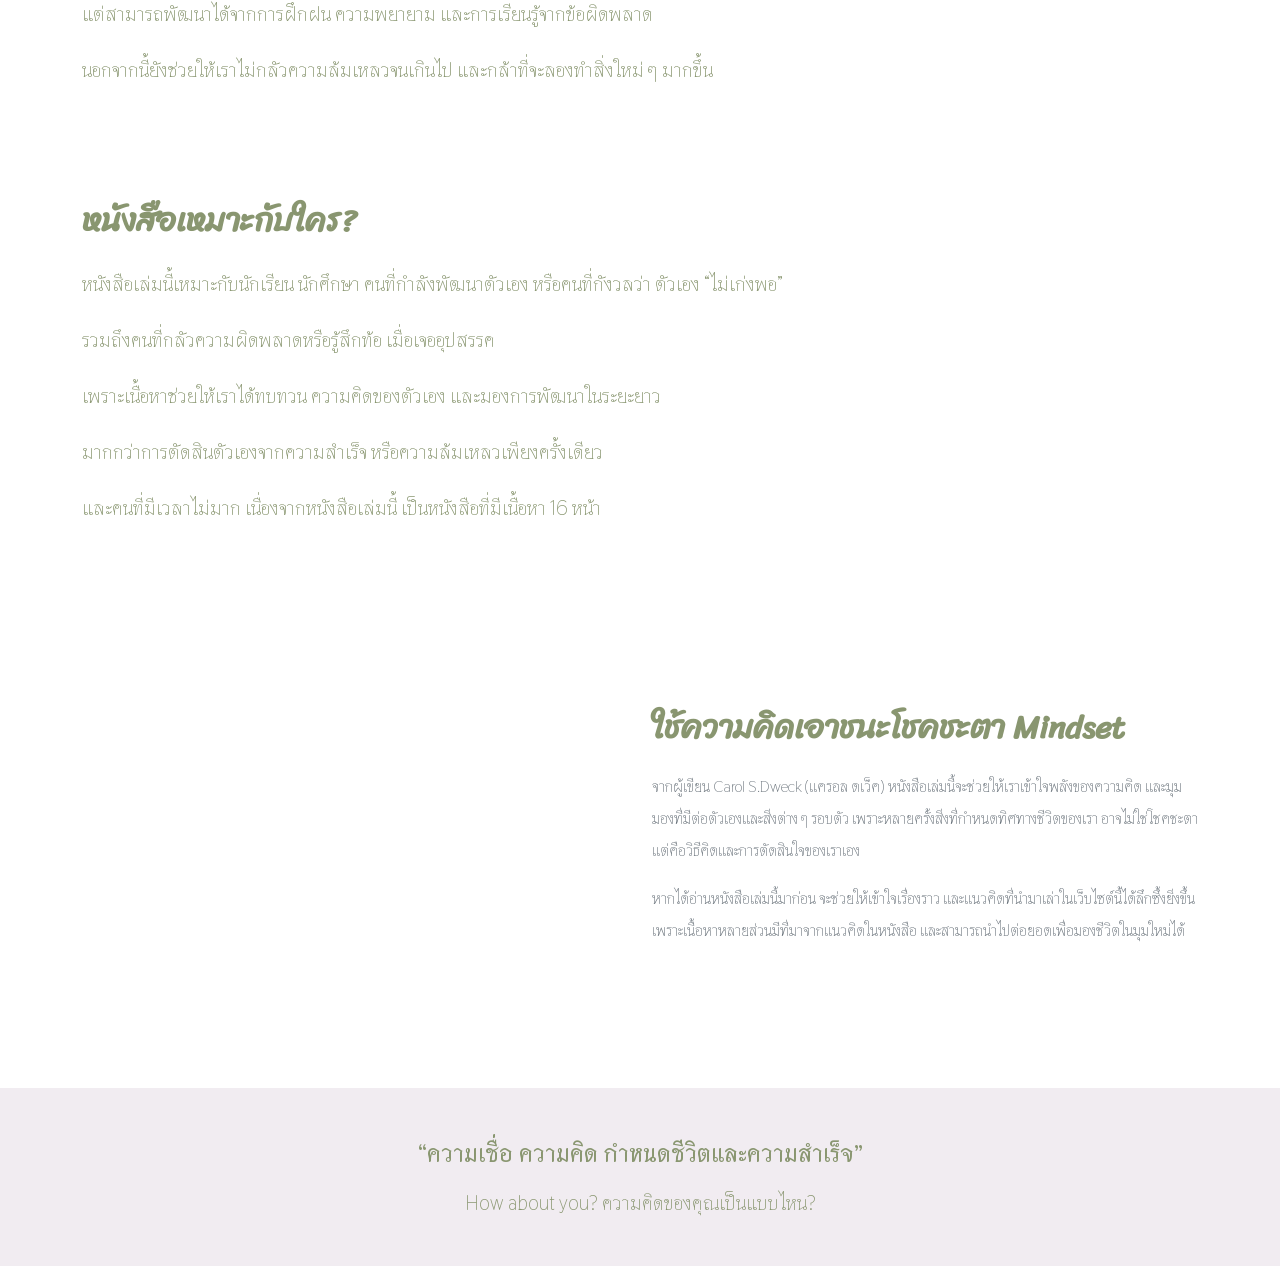
==== commit 9c7d83ad: "Add files via upload new ver3.1" ====
--- a/index.html
+++ b/index.html
@@ -126,7 +126,7 @@
                 </p>
 
                 <p class="fs-5 lh-lg">
-                    โดยแบ่งแนวคิดสำคัญออกเป็น Fixed Mindset
+                    โดยแบ่งแนวความคิดสำคัญออกเป็น Fixed Mindset
                     หรือกรอบความคิดแบบตายตัว และ Growth Mindset
                     หรือกรอบความคิดแบบเติบโต
                 </p>
@@ -214,7 +214,7 @@
 
                 <p class="fs-5 lh-lg">
                     สิ่งที่ได้จากหนังสือคือการกลับมาสังเกตวิธีคิด
-                    ของตัวเองมากขึ้น 
+                    ความคิดของตัวเองมากขึ้น 
                 </p>
                 
                 <p class="fs-5 lh-lg">
@@ -263,7 +263,7 @@
 
                  <p class="fs-5 lh-lg">
                     เพราะเนื้อหาช่วยให้เราได้ทบทวน
-                    วิธีคิดของตัวเอง และมองการพัฒนาในระยะยาว
+                    ความคิดของตัวเอง และมองการพัฒนาในระยะยาว
                 </p>
 
                 <p class="fs-5 lh-lg">
@@ -341,8 +341,6 @@
 
 
 
-
-
     <!-- ================= FOOTER ================= -->
     <footer class="container-fluid text-white py-5" style="background-color: #f1ecf1;" >
 
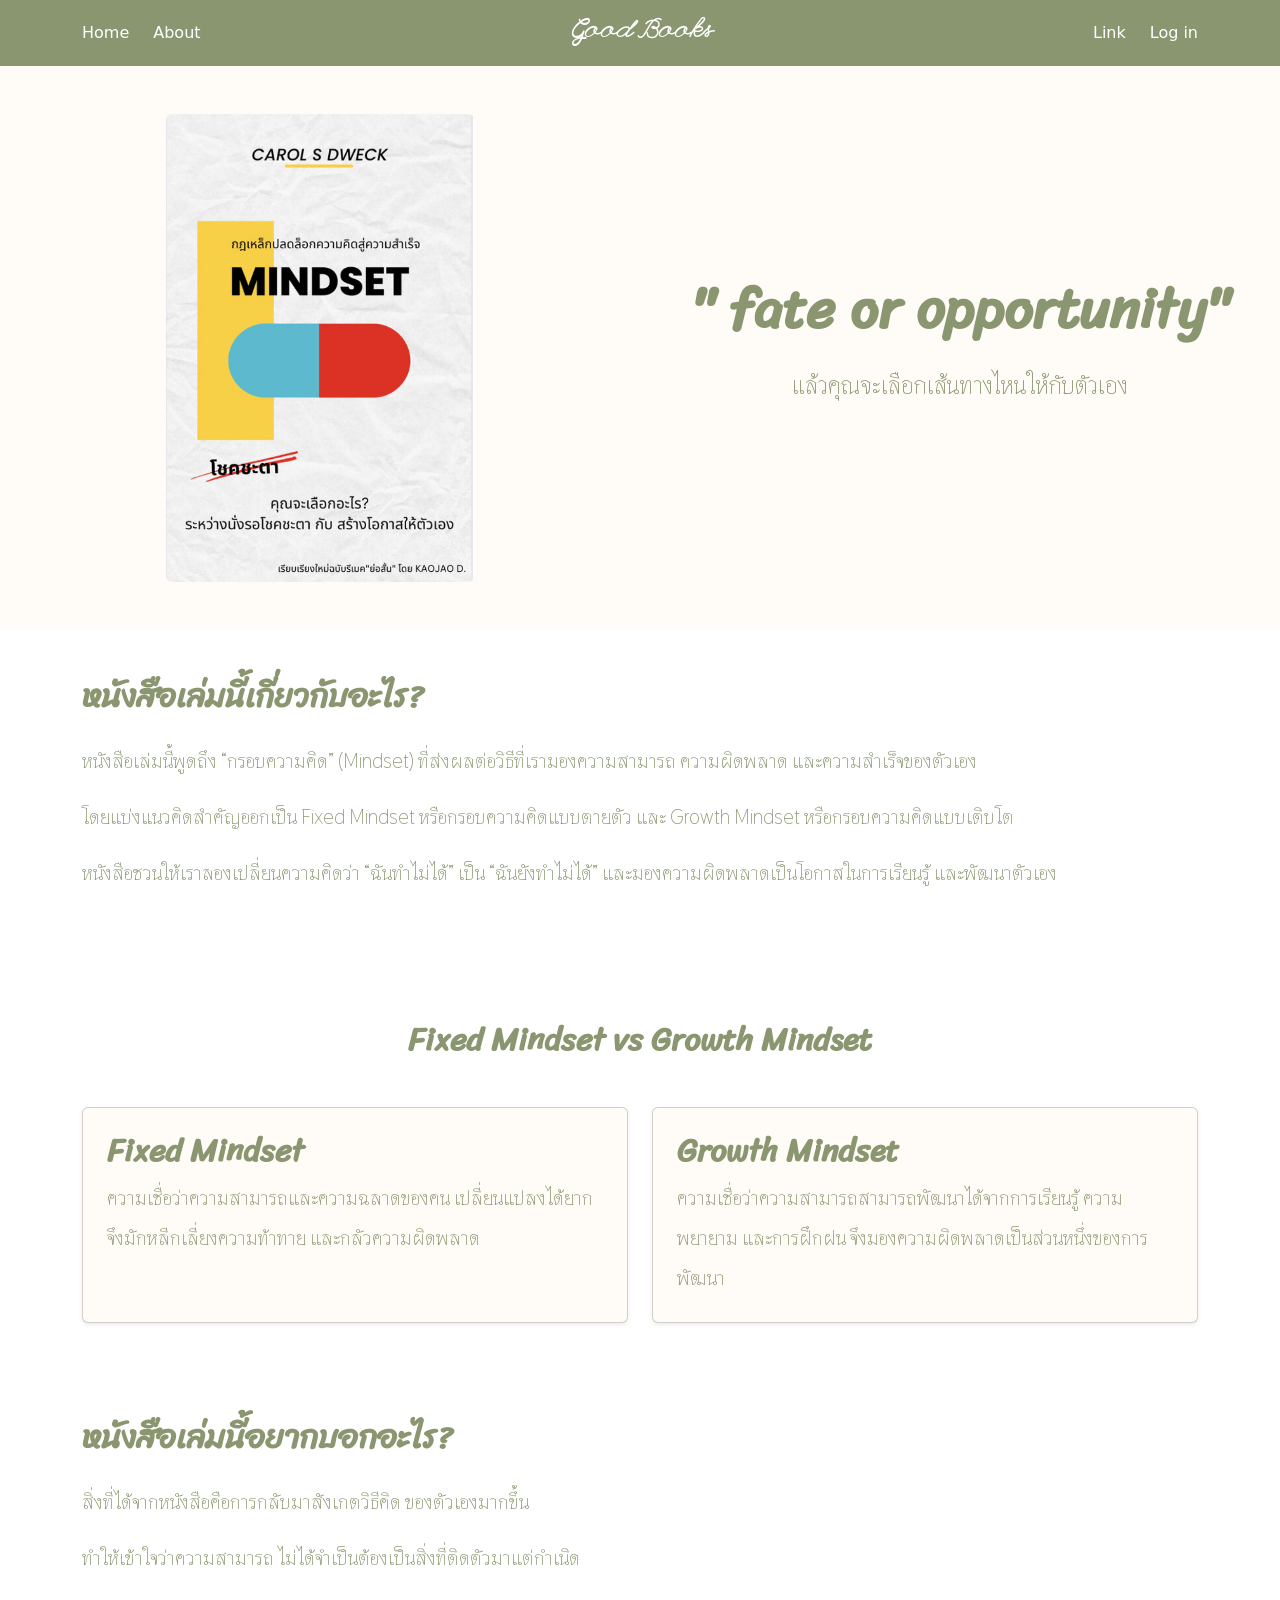
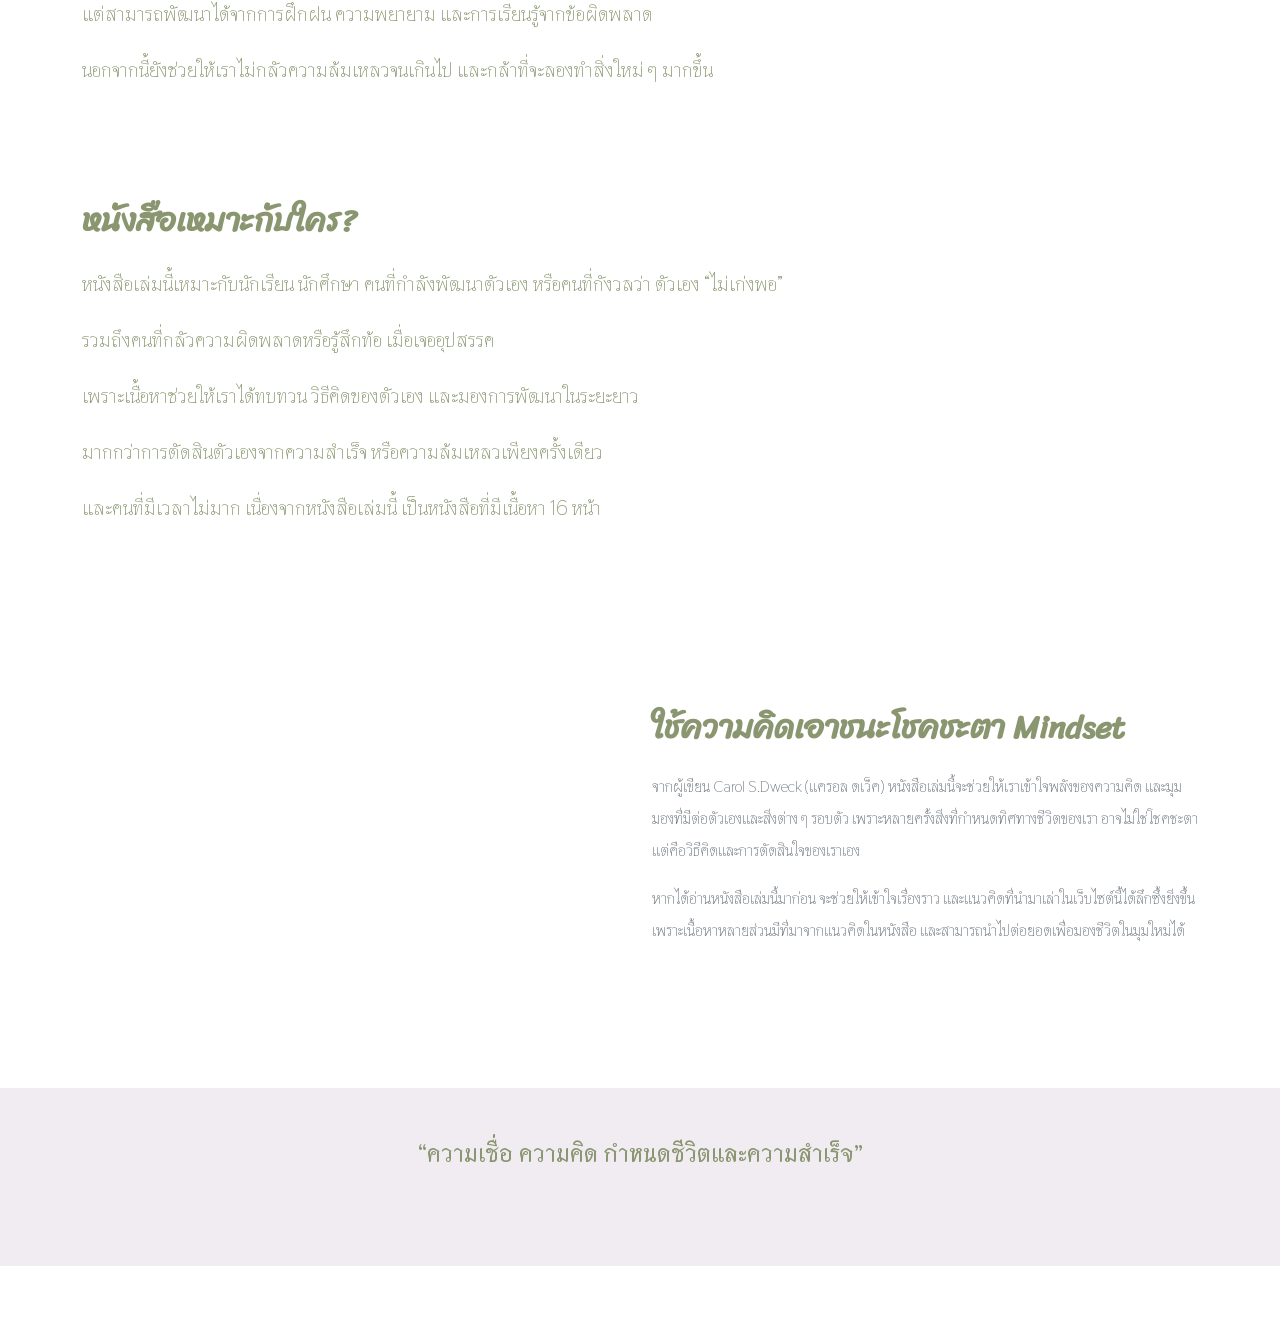
==== commit e2cd7823: "Add files via upload new" ====
--- a/index.html
+++ b/index.html
@@ -126,7 +126,7 @@
                 </p>
 
                 <p class="fs-5 lh-lg">
-                    โดยแบ่งแนวความคิดสำคัญออกเป็น Fixed Mindset
+                    โดยแบ่งแนวคิดสำคัญออกเป็น Fixed Mindset
                     หรือกรอบความคิดแบบตายตัว และ Growth Mindset
                     หรือกรอบความคิดแบบเติบโต
                 </p>
@@ -214,7 +214,7 @@
 
                 <p class="fs-5 lh-lg">
                     สิ่งที่ได้จากหนังสือคือการกลับมาสังเกตวิธีคิด
-                    ความคิดของตัวเองมากขึ้น 
+                    ของตัวเองมากขึ้น 
                 </p>
                 
                 <p class="fs-5 lh-lg">
@@ -263,7 +263,7 @@
 
                  <p class="fs-5 lh-lg">
                     เพราะเนื้อหาช่วยให้เราได้ทบทวน
-                    ความคิดของตัวเอง และมองการพัฒนาในระยะยาว
+                    วิธีคิดของตัวเอง และมองการพัฒนาในระยะยาว
                 </p>
 
                 <p class="fs-5 lh-lg">
@@ -293,7 +293,7 @@
              data-aos="flip-left" data-aos-duration="3000">
                 <div class="rounded-circle p-4 mx-auto"
                      style="background-color: #d1bfe0; width: 400px; height: 400px;">
-                    <img src="images/orii-book.jpg"
+                    <img src="images/dcb.webp"
                          class="img-fluid h-100 object-fit-contain"
                          alt="หนังสือใช้ความคิดเอาชนะโชคชะตา">
                 </div>
@@ -341,6 +341,8 @@
 
 
 
+
+
     <!-- ================= FOOTER ================= -->
     <footer class="container-fluid text-white py-5" style="background-color: #f1ecf1;" >
 
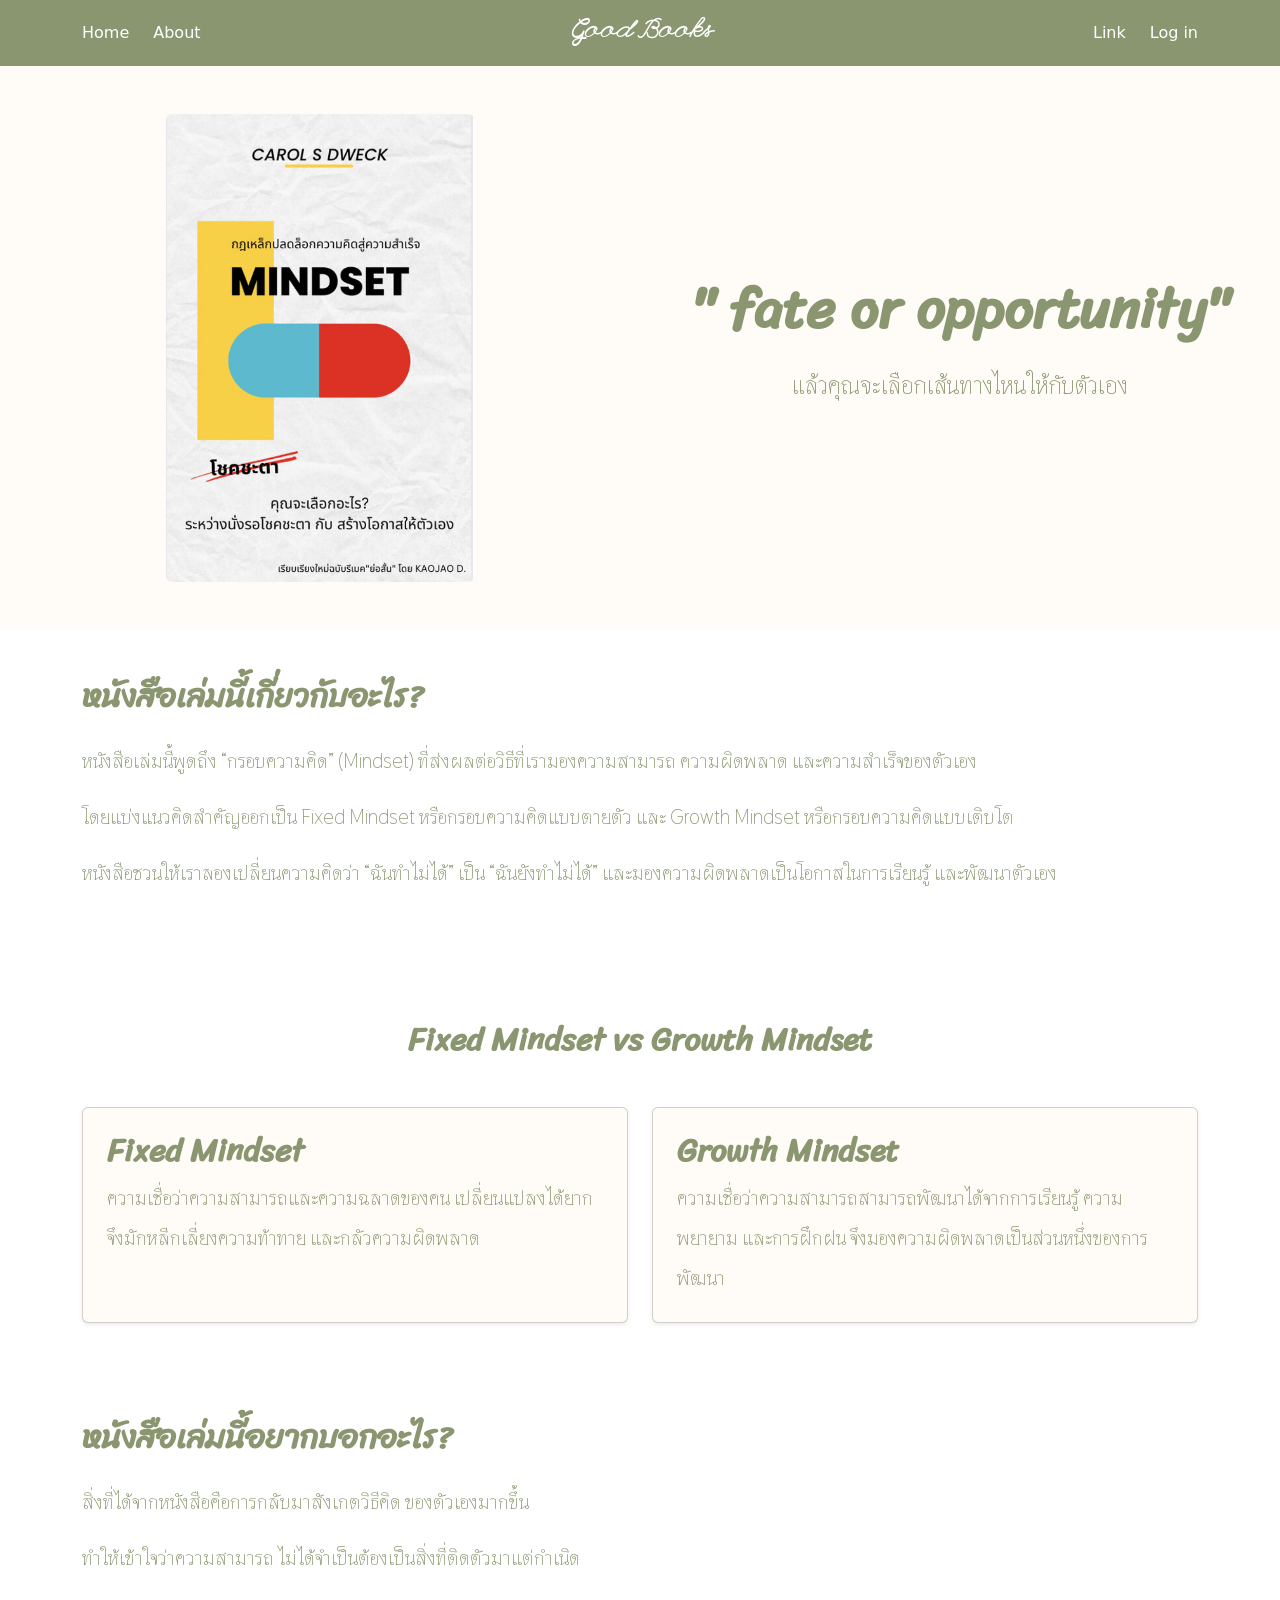
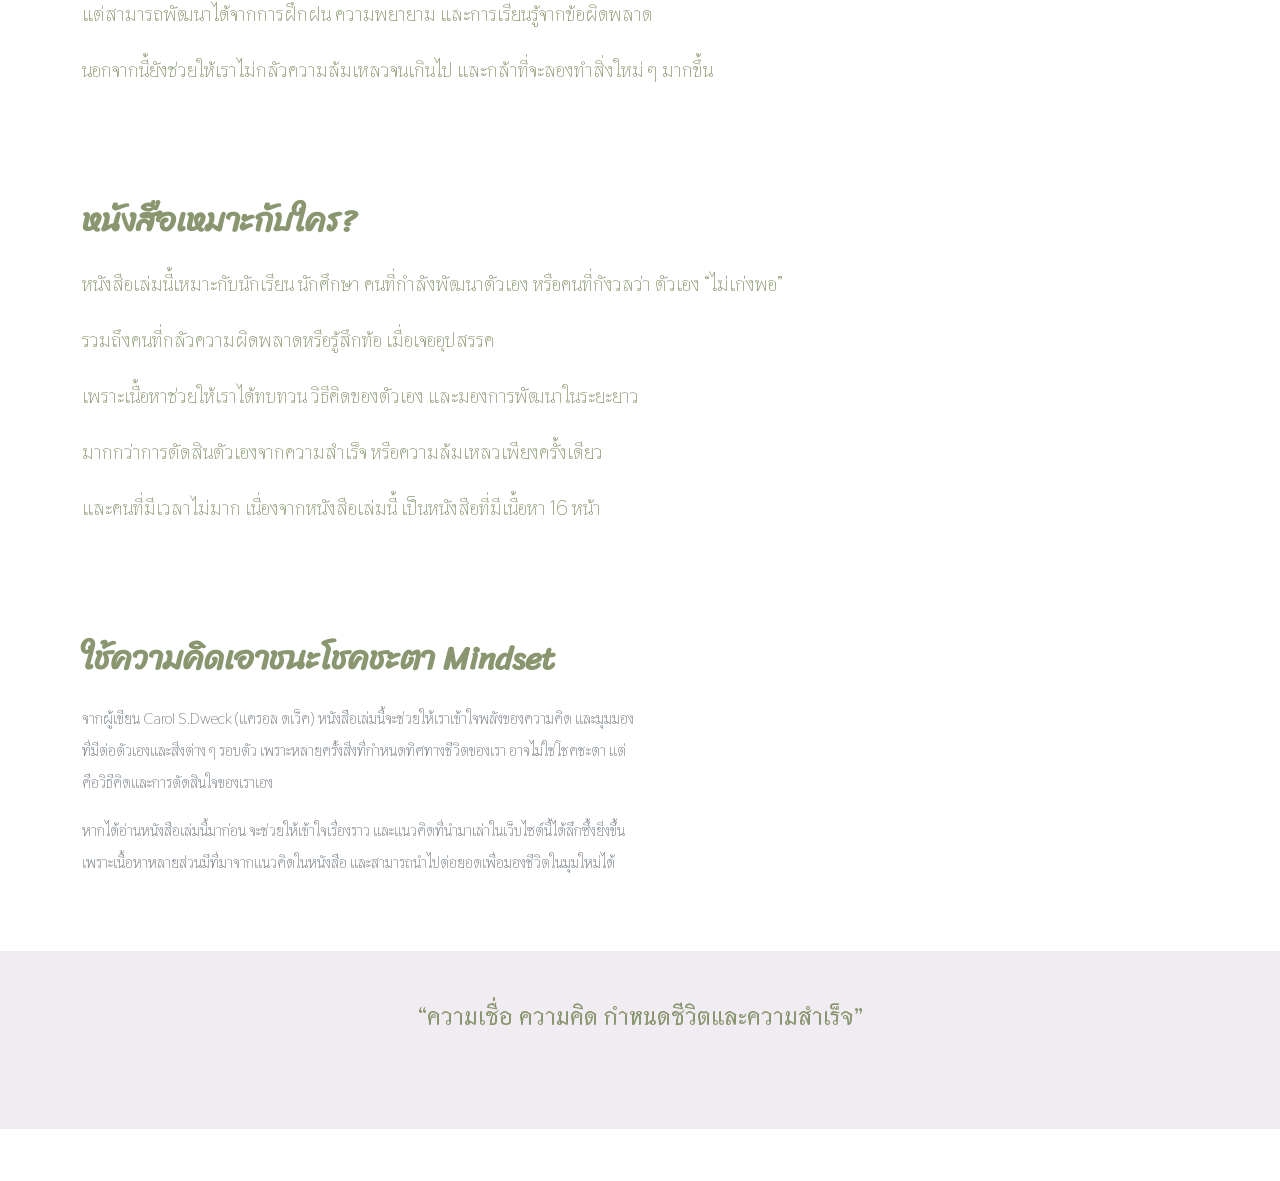
==== commit 0499f5e0: "Add files via upload last" ====
--- a/index.html
+++ b/index.html
@@ -291,11 +291,7 @@
             <!-- รูปภาพ -->
             <div class="col-sm-12 col-md-6 col-lg-6 text-center mb-4 mb-md-0"
              data-aos="flip-left" data-aos-duration="3000">
-                <div class="rounded-circle p-4 mx-auto"
-                     style="background-color: #d1bfe0; width: 400px; height: 400px;">
-                    <img src="images/dcb.webp"
-                         class="img-fluid h-100 object-fit-contain"
-                         alt="หนังสือใช้ความคิดเอาชนะโชคชะตา">
+                
                 </div>
             </div>
 
